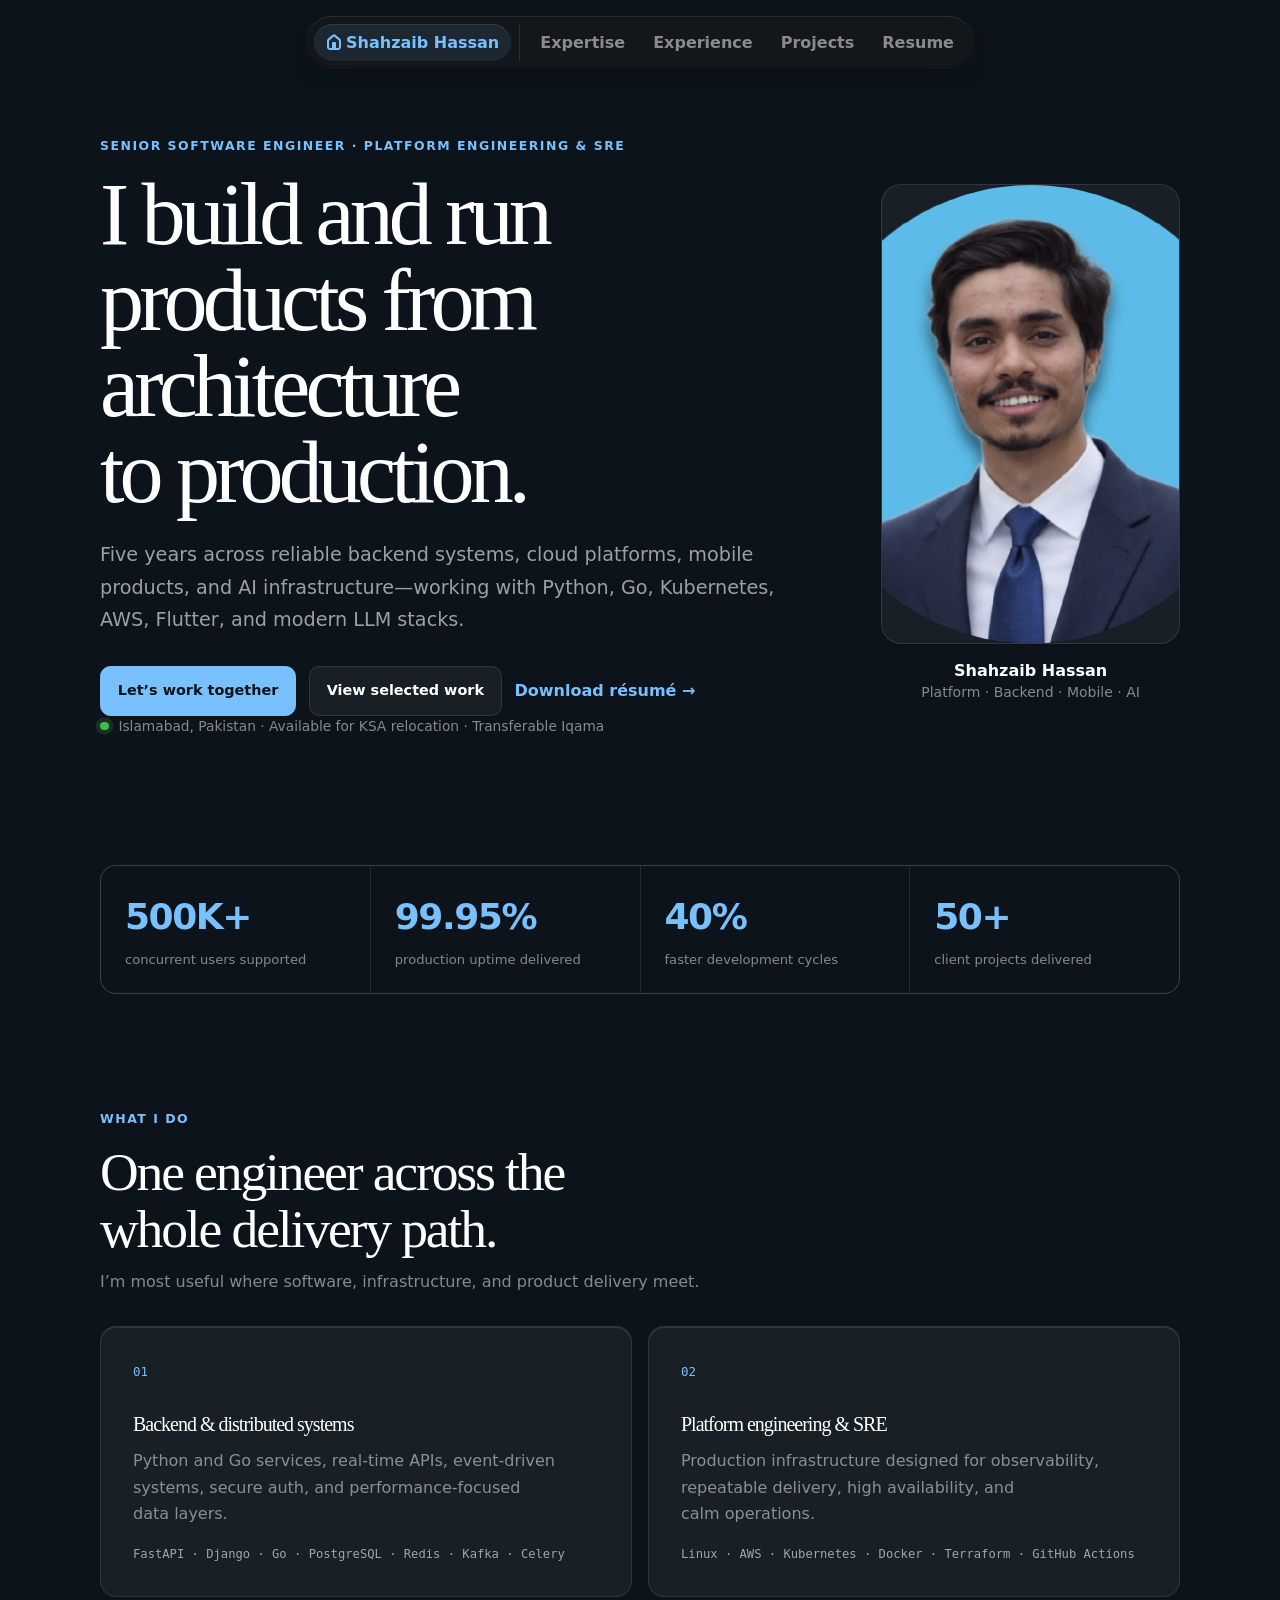
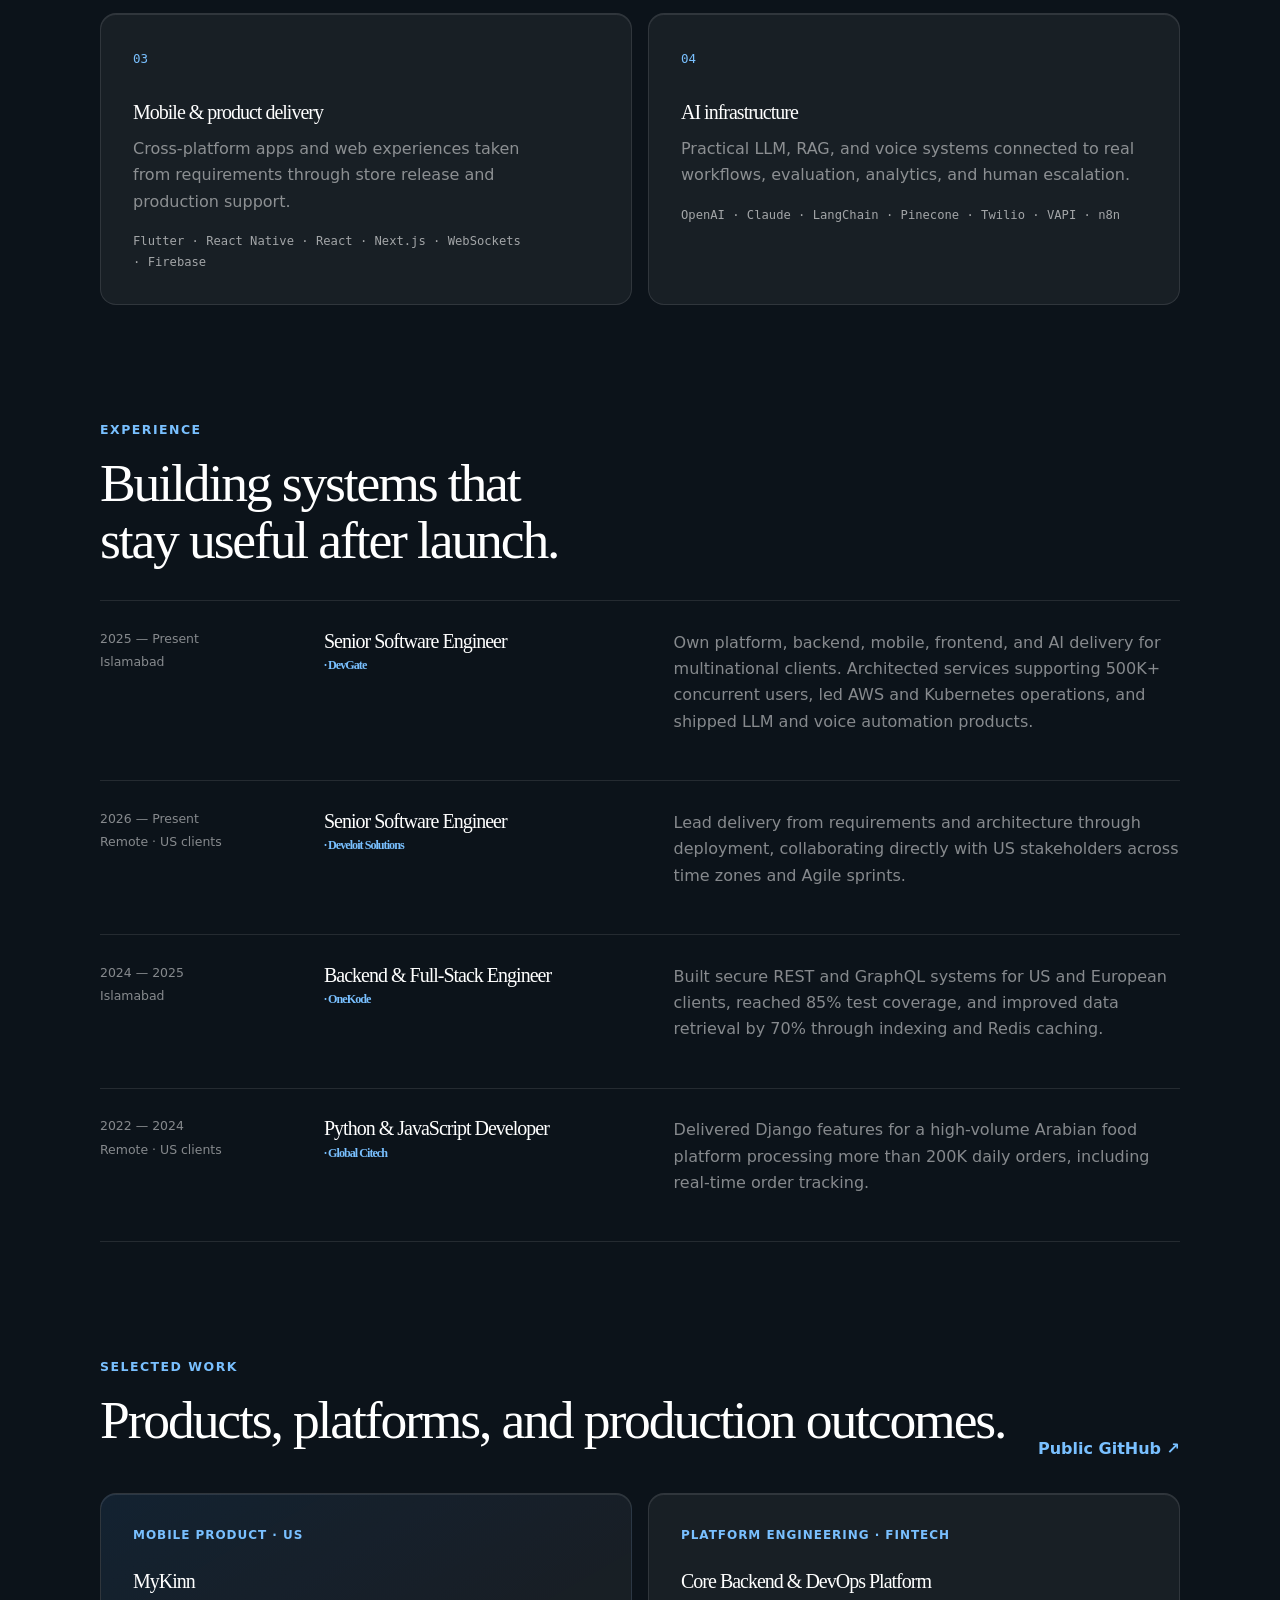
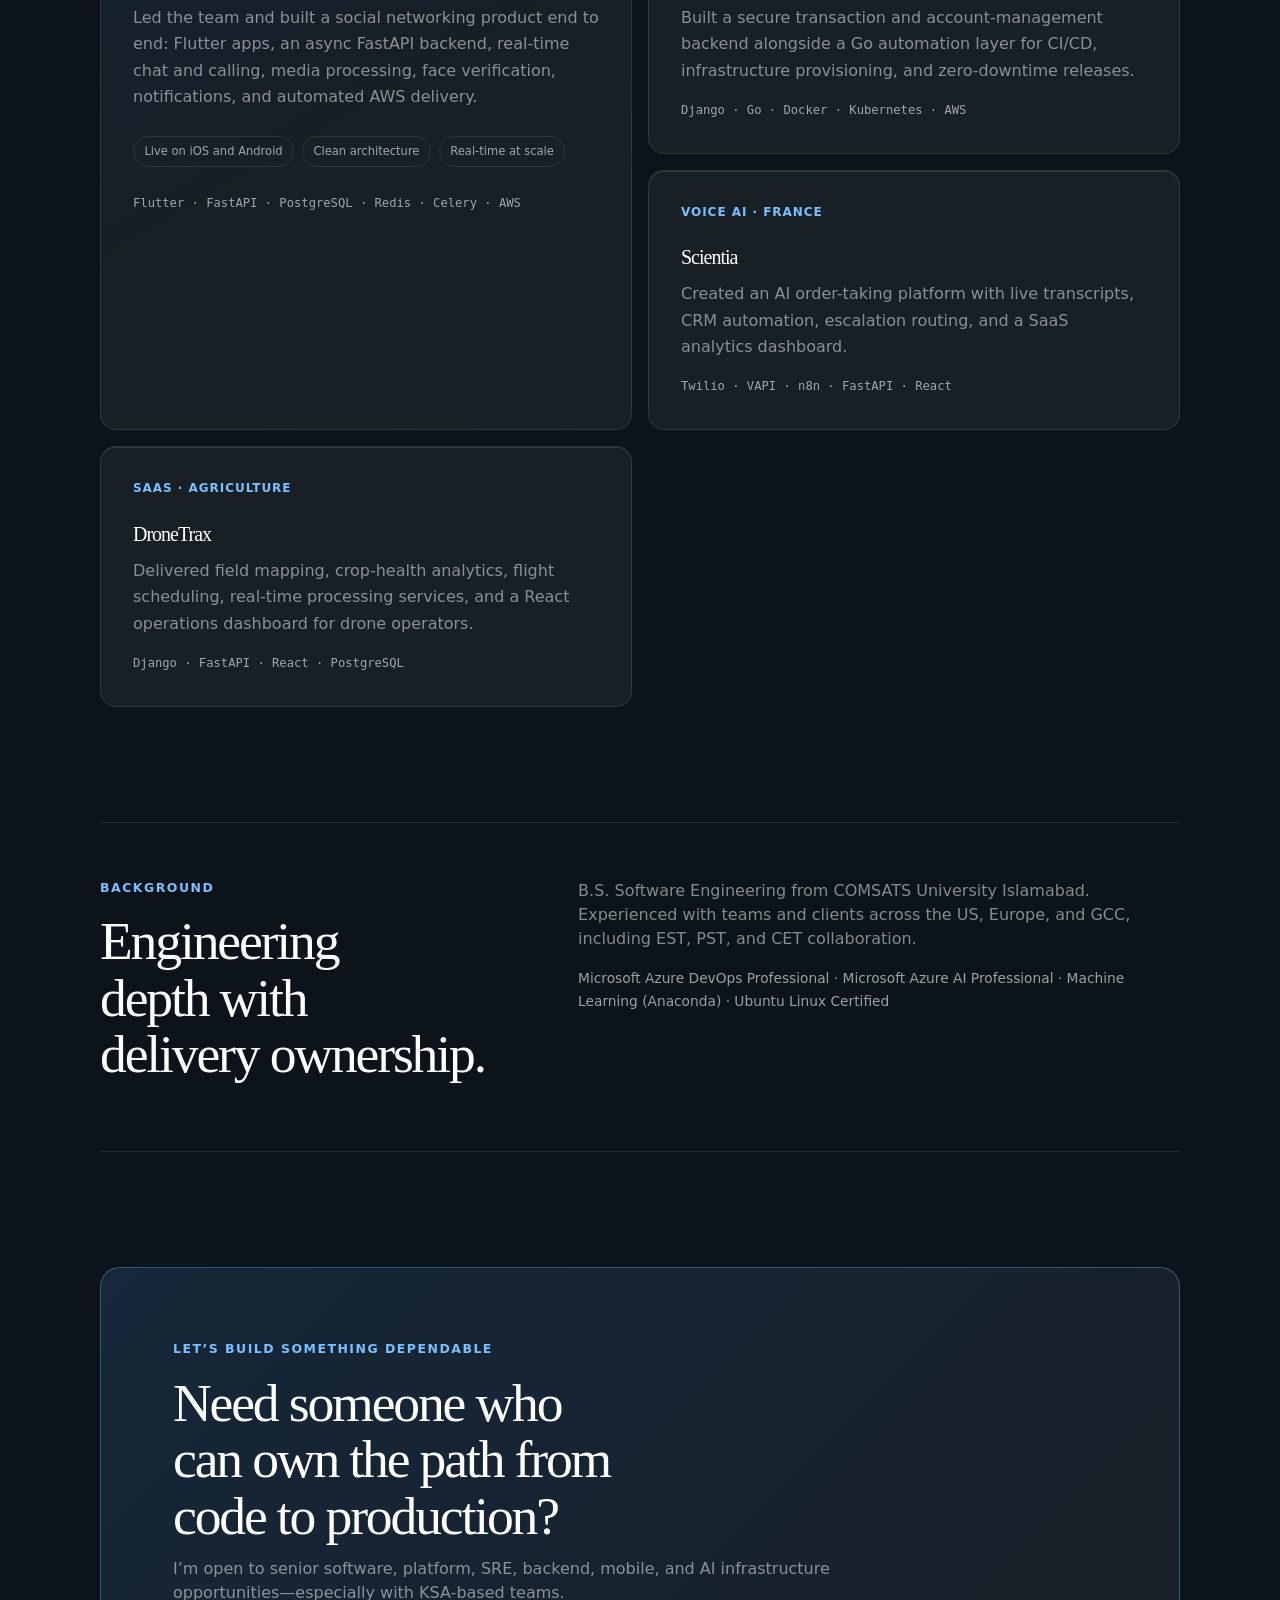
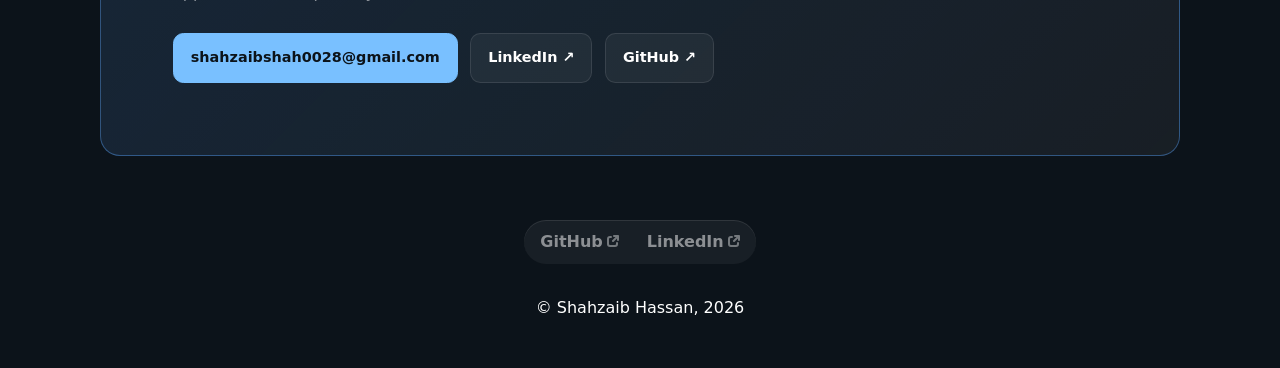
==== index.html @ a0b50e73 "Publish portfolio" ====
<!doctype html><html data-theme=dark lang=en xmlns=http://www.w3.org/1999/xhtml><head><meta charset=UTF-8><meta content="Senior Software Engineer building reliable platforms, backend systems, mobile products, and AI infrastructure." name=description><meta content="width=device-width,initial-scale=1" name=viewport><meta content=#58a6ff name=theme-color><meta content=#79c0ff media=(prefers-color-scheme:dark) name=theme-color><title>Shahzaib Hassan</title><link href=https://shahzaibyy.github.io/ rel=canonical><link href=https://shahzaibyy.github.io/favicon.png rel=icon type=image/png><link href=https://shahzaibyy.github.io/apple-touch-icon.png rel=apple-touch-icon sizes=180x180 type=image/png><link href="data:image/svg+xml,%3Csvg xmlns='http://www.w3.org/2000/svg' viewBox='0 0 100 100'%3E%3Ctext x='-.07em' y='.89em' font-size='90'%3E⚙️%3C/text%3E%3C/svg%3E" rel=icon><style>:root{--accent-color:#58a6ff}[data-theme=dark]{--accent-color:#79c0ff}@media (prefers-color-scheme:dark){:root:not([data-theme=light]){--accent-color:#79c0ff}}</style><link href=https://shahzaibyy.github.io/style.css rel=stylesheet><link href=https://shahzaibyy.github.io/portfolio.css rel=stylesheet><script defer src=https://shahzaibyy.github.io/closable.js></script><meta content="Shahzaib Hassan" property=og:site_name><meta content="Shahzaib Hassan" property=og:title><meta content=https://shahzaibyy.github.io/ property=og:url><meta content="Senior Software Engineer building reliable platforms, backend systems, mobile products, and AI infrastructure." property=og:description><meta content=https://shahzaibyy.github.io/card.png property=og:image><meta content=en_US property=og:locale><body><header id=site-nav><nav><a href=#main-content tabindex=0> Skip to Main Content </a><ul><li id=home><a class=active href=https://shahzaibyy.github.io> <i class=icon></i>Shahzaib Hassan</a><li class=divider><li><a href=https://shahzaibyy.github.io/#expertise>Expertise</a><li><a href=https://shahzaibyy.github.io/#experience>Experience</a><li><a href=https://shahzaibyy.github.io/#projects>Projects</a><li><a href=https://shahzaibyy.github.io/shahzaib-hassan-cv.pdf>Resume</a></ul></nav></header><main id=main-content><div class=portfolio-home><section aria-labelledby=hero-title class=hero><div class=hero-copy><p class=eyebrow>Senior Software Engineer · Platform Engineering & SRE<h1 id=hero-title>I build and run products from architecture to production.</h1><p class=hero-lead>Five years across reliable backend systems, cloud platforms, mobile products, and AI infrastructure—working with Python, Go, Kubernetes, AWS, Flutter, and modern LLM stacks.<div class=hero-actions><a class="button primary" href=mailto:shahzaibshah0028@gmail.com>Let’s work together</a><a class=button href=#projects>View selected work</a><a class=text-link href=/shahzaib-hassan-cv.pdf>Download résumé →</a></div><p class=availability><span aria-hidden=true></span> Islamabad, Pakistan · Available for KSA relocation · Transferable Iqama</div><div class=portrait-wrap><img alt="Shahzaib Hassan" class=portrait height=460 src=/img/shahzaib-hassan.png width=460><p>Shahzaib Hassan<br><small>Platform · Backend · Mobile · AI</small></div></section><section aria-label="Career highlights" class=metrics><div><strong>500K+</strong><span>concurrent users supported</span></div><div><strong>99.95%</strong><span>production uptime delivered</span></div><div><strong>40%</strong><span>faster development cycles</span></div><div><strong>50+</strong><span>client projects delivered</span></div></section><section class=portfolio-section id=expertise><div class=section-heading><p class=eyebrow>What I do<h2>One engineer across the whole delivery path.</h2><p>I’m most useful where software, infrastructure, and product delivery meet.</div><div class=capability-grid><article class=capability-card><span class=card-number>01</span><h3>Backend & distributed systems</h3><p>Python and Go services, real-time APIs, event-driven systems, secure auth, and performance-focused data layers.<p class=stack>FastAPI · Django · Go · PostgreSQL · Redis · Kafka · Celery</article><article class=capability-card><span class=card-number>02</span><h3>Platform engineering & SRE</h3><p>Production infrastructure designed for observability, repeatable delivery, high availability, and calm operations.<p class=stack>Linux · AWS · Kubernetes · Docker · Terraform · GitHub Actions</article><article class=capability-card><span class=card-number>03</span><h3>Mobile & product delivery</h3><p>Cross-platform apps and web experiences taken from requirements through store release and production support.<p class=stack>Flutter · React Native · React · Next.js · WebSockets · Firebase</article><article class=capability-card><span class=card-number>04</span><h3>AI infrastructure</h3><p>Practical LLM, RAG, and voice systems connected to real workflows, evaluation, analytics, and human escalation.<p class=stack>OpenAI · Claude · LangChain · Pinecone · Twilio · VAPI · n8n</article></div></section><section class=portfolio-section id=experience><div class=section-heading><p class=eyebrow>Experience<h2>Building systems that stay useful after launch.</h2></div><div class=timeline><article><div class=timeline-meta><span>2025 — Present</span><span>Islamabad</span></div><h3>Senior Software Engineer <small>· DevGate</small></h3><p>Own platform, backend, mobile, frontend, and AI delivery for multinational clients. Architected services supporting 500K+ concurrent users, led AWS and Kubernetes operations, and shipped LLM and voice automation products.</article><article><div class=timeline-meta><span>2026 — Present</span><span>Remote · US clients</span></div><h3>Senior Software Engineer <small>· Develoit Solutions</small></h3><p>Lead delivery from requirements and architecture through deployment, collaborating directly with US stakeholders across time zones and Agile sprints.</article><article><div class=timeline-meta><span>2024 — 2025</span><span>Islamabad</span></div><h3>Backend & Full-Stack Engineer <small>· OneKode</small></h3><p>Built secure REST and GraphQL systems for US and European clients, reached 85% test coverage, and improved data retrieval by 70% through indexing and Redis caching.</article><article><div class=timeline-meta><span>2022 — 2024</span><span>Remote · US clients</span></div><h3>Python & JavaScript Developer <small>· Global Citech</small></h3><p>Delivered Django features for a high-volume Arabian food platform processing more than 200K daily orders, including real-time order tracking.</article></div></section><section class=portfolio-section id=projects><div class="section-heading split-heading"><div><p class=eyebrow>Selected work<h2>Products, platforms, and production outcomes.</h2></div><a class=text-link href=https://github.com/Shahzaibyy rel=noopener target=_blank>Public GitHub ↗</a></div><div class=project-grid><article class="project-card featured"><p class=project-type>Mobile product · US<h3>MyKinn</h3><p>Led the team and built a social networking product end to end: Flutter apps, an async FastAPI backend, real-time chat and calling, media processing, face verification, notifications, and automated AWS delivery.<ul class=project-results><li>Live on iOS and Android<li>Clean architecture<li>Real-time at scale</ul><p class=stack>Flutter · FastAPI · PostgreSQL · Redis · Celery · AWS</article><article class=project-card><p class=project-type>Platform engineering · FinTech<h3>Core Backend & DevOps Platform</h3><p>Built a secure transaction and account-management backend alongside a Go automation layer for CI/CD, infrastructure provisioning, and zero-downtime releases.<p class=stack>Django · Go · Docker · Kubernetes · AWS</article><article class=project-card><p class=project-type>Voice AI · France<h3>Scientia</h3><p>Created an AI order-taking platform with live transcripts, CRM automation, escalation routing, and a SaaS analytics dashboard.<p class=stack>Twilio · VAPI · n8n · FastAPI · React</article><article class=project-card><p class=project-type>SaaS · Agriculture<h3>DroneTrax</h3><p>Delivered field mapping, crop-health analytics, flight scheduling, real-time processing services, and a React operations dashboard for drone operators.<p class=stack>Django · FastAPI · React · PostgreSQL</article></div></section><section class="portfolio-section profile-note"><div><p class=eyebrow>Background<h2>Engineering depth with delivery ownership.</h2></div><div><p>B.S. Software Engineering from COMSATS University Islamabad. Experienced with teams and clients across the US, Europe, and GCC, including EST, PST, and CET collaboration.<p class=certifications>Microsoft Azure DevOps Professional · Microsoft Azure AI Professional · Machine Learning (Anaconda) · Ubuntu Linux Certified</div></section><section class=contact-card id=contact><p class=eyebrow>Let’s build something dependable<h2>Need someone who can own the path from code to production?</h2><p>I’m open to senior software, platform, SRE, backend, mobile, and AI infrastructure opportunities—especially with KSA-based teams.<div class=hero-actions><a class="button primary" href=mailto:shahzaibshah0028@gmail.com>shahzaibshah0028@gmail.com</a><a class=button href=https://www.linkedin.com/in/shahzaib-dev rel=noopener target=_blank>LinkedIn ↗</a><a class=button href=https://github.com/Shahzaibyy rel=noopener target=_blank>GitHub ↗</a></div></section></div></main><footer id=site-footer><nav><ul><li><a class=external href=https://github.com/Shahzaibyy>GitHub</a><li><a class=external href=https://www.linkedin.com/in/shahzaib-dev>LinkedIn</a></ul></nav><p>© Shahzaib Hassan, 2026</footer>
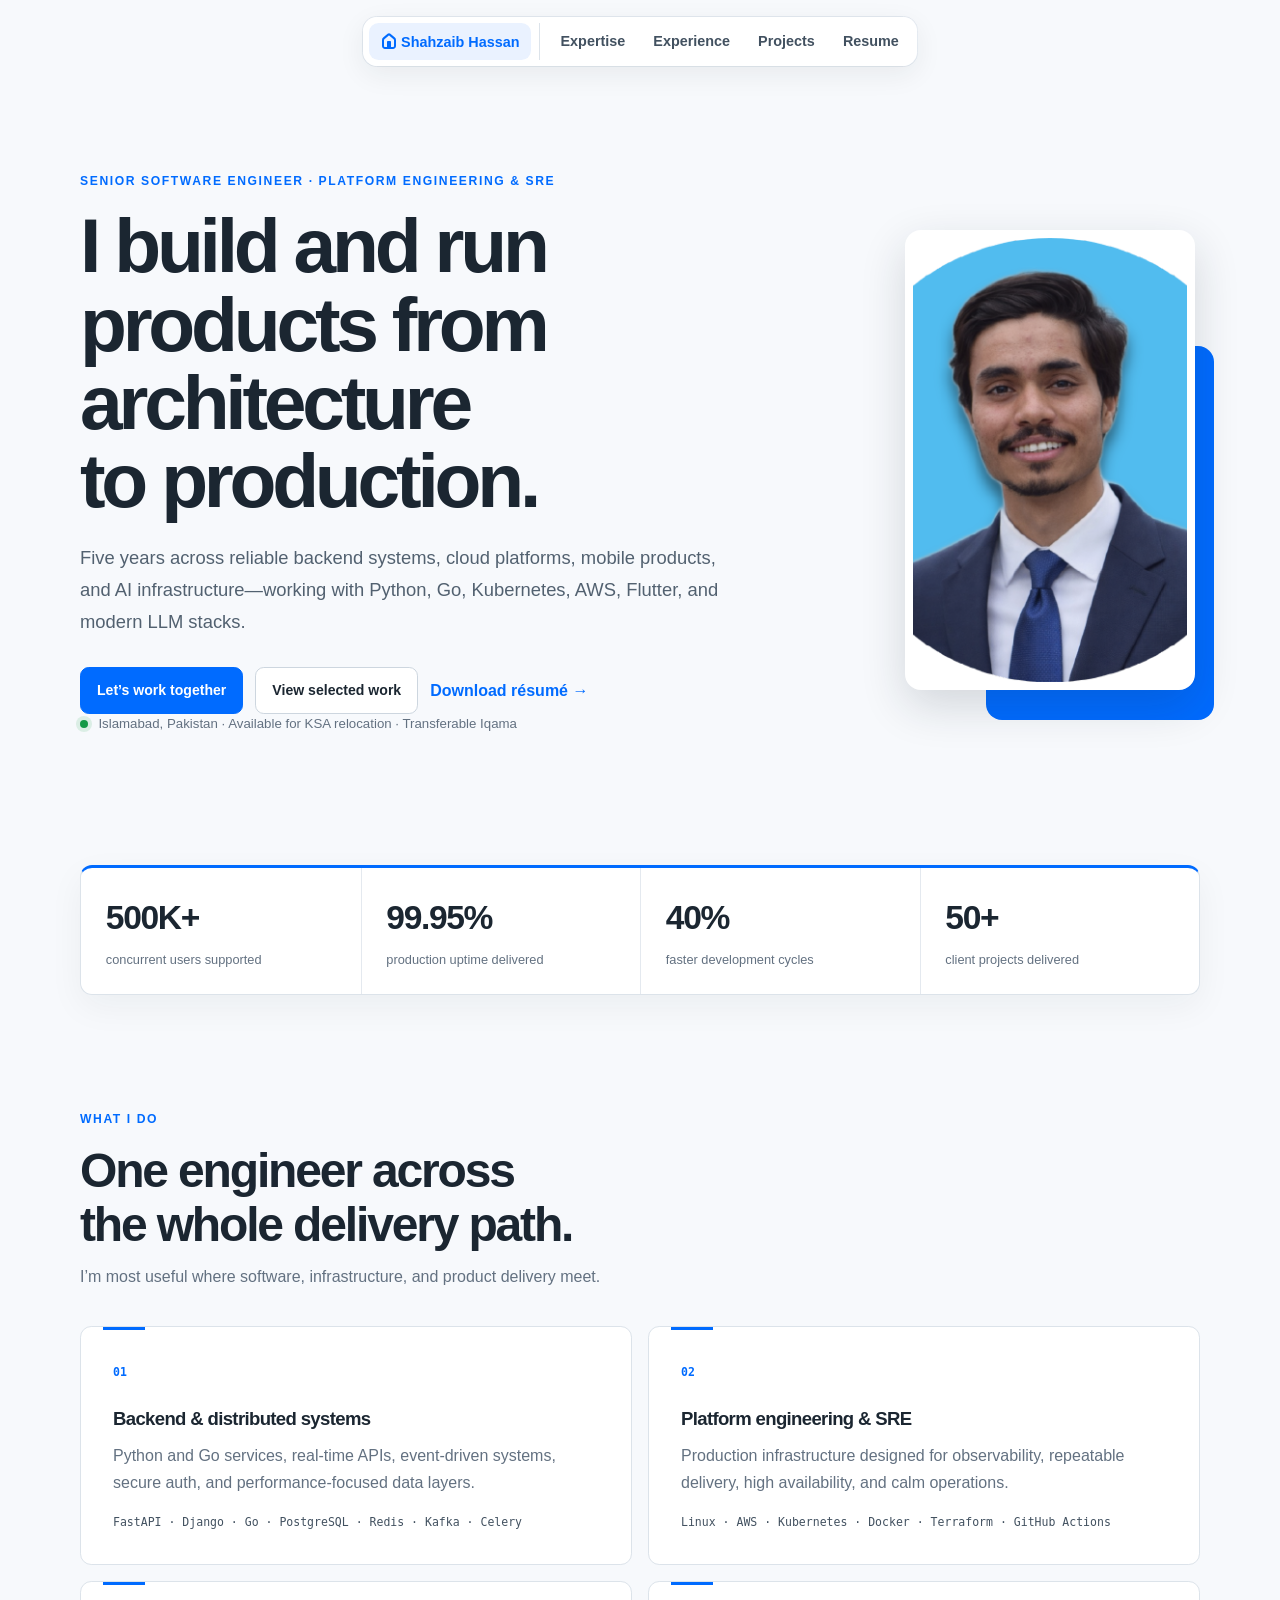
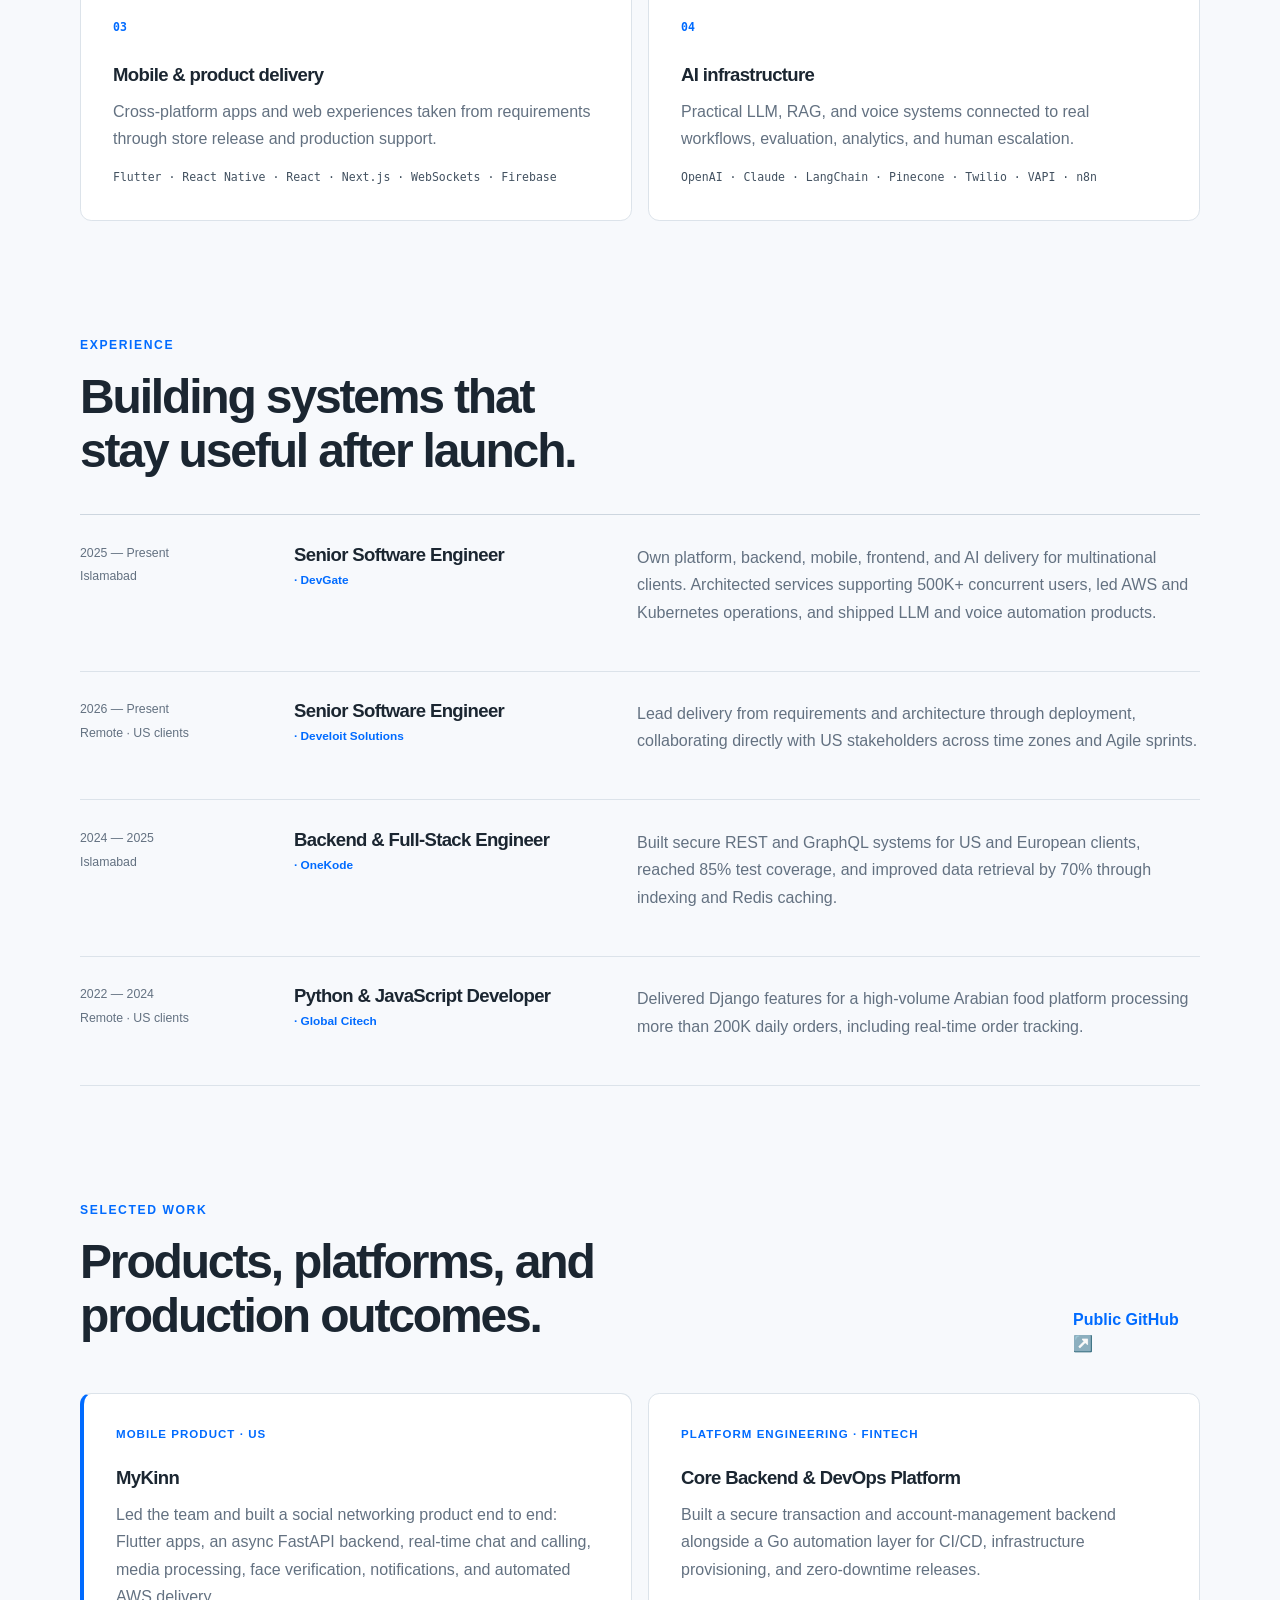
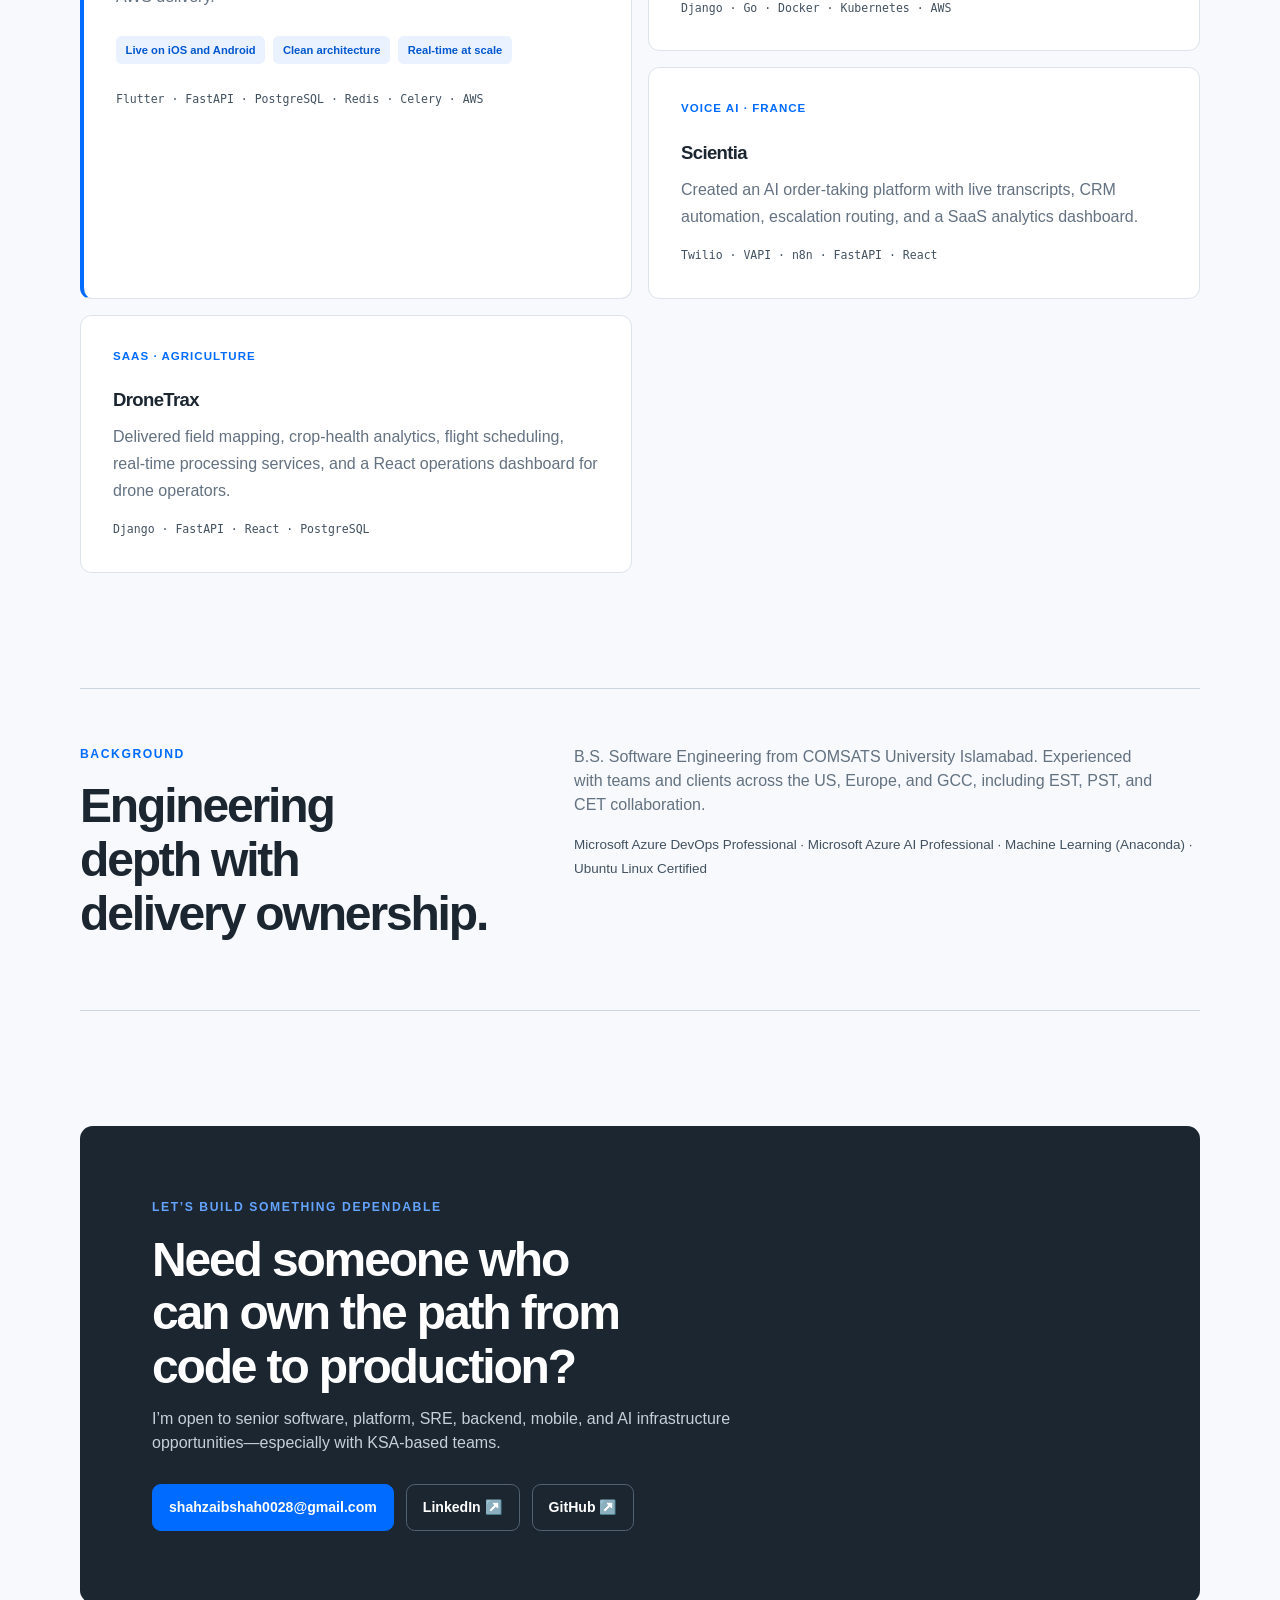
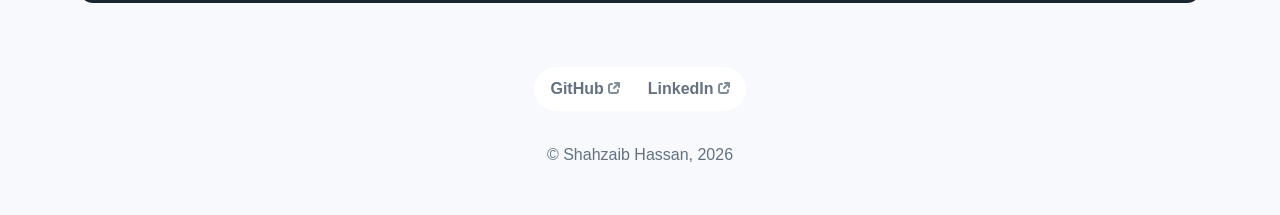
==== commit b1ee8400: "Publish light professional redesign" ====
--- a/index.html
+++ b/index.html
@@ -1 +1 @@
-<!doctype html><html data-theme=dark lang=en xmlns=http://www.w3.org/1999/xhtml><head><meta charset=UTF-8><meta content="Senior Software Engineer building reliable platforms, backend systems, mobile products, and AI infrastructure." name=description><meta content="width=device-width,initial-scale=1" name=viewport><meta content=#58a6ff name=theme-color><meta content=#79c0ff media=(prefers-color-scheme:dark) name=theme-color><title>Shahzaib Hassan</title><link href=https://shahzaibyy.github.io/ rel=canonical><link href=https://shahzaibyy.github.io/favicon.png rel=icon type=image/png><link href=https://shahzaibyy.github.io/apple-touch-icon.png rel=apple-touch-icon sizes=180x180 type=image/png><link href="data:image/svg+xml,%3Csvg xmlns='http://www.w3.org/2000/svg' viewBox='0 0 100 100'%3E%3Ctext x='-.07em' y='.89em' font-size='90'%3E⚙️%3C/text%3E%3C/svg%3E" rel=icon><style>:root{--accent-color:#58a6ff}[data-theme=dark]{--accent-color:#79c0ff}@media (prefers-color-scheme:dark){:root:not([data-theme=light]){--accent-color:#79c0ff}}</style><link href=https://shahzaibyy.github.io/style.css rel=stylesheet><link href=https://shahzaibyy.github.io/portfolio.css rel=stylesheet><script defer src=https://shahzaibyy.github.io/closable.js></script><meta content="Shahzaib Hassan" property=og:site_name><meta content="Shahzaib Hassan" property=og:title><meta content=https://shahzaibyy.github.io/ property=og:url><meta content="Senior Software Engineer building reliable platforms, backend systems, mobile products, and AI infrastructure." property=og:description><meta content=https://shahzaibyy.github.io/card.png property=og:image><meta content=en_US property=og:locale><body><header id=site-nav><nav><a href=#main-content tabindex=0> Skip to Main Content </a><ul><li id=home><a class=active href=https://shahzaibyy.github.io> <i class=icon></i>Shahzaib Hassan</a><li class=divider><li><a href=https://shahzaibyy.github.io/#expertise>Expertise</a><li><a href=https://shahzaibyy.github.io/#experience>Experience</a><li><a href=https://shahzaibyy.github.io/#projects>Projects</a><li><a href=https://shahzaibyy.github.io/shahzaib-hassan-cv.pdf>Resume</a></ul></nav></header><main id=main-content><div class=portfolio-home><section aria-labelledby=hero-title class=hero><div class=hero-copy><p class=eyebrow>Senior Software Engineer · Platform Engineering & SRE<h1 id=hero-title>I build and run products from architecture to production.</h1><p class=hero-lead>Five years across reliable backend systems, cloud platforms, mobile products, and AI infrastructure—working with Python, Go, Kubernetes, AWS, Flutter, and modern LLM stacks.<div class=hero-actions><a class="button primary" href=mailto:shahzaibshah0028@gmail.com>Let’s work together</a><a class=button href=#projects>View selected work</a><a class=text-link href=/shahzaib-hassan-cv.pdf>Download résumé →</a></div><p class=availability><span aria-hidden=true></span> Islamabad, Pakistan · Available for KSA relocation · Transferable Iqama</div><div class=portrait-wrap><img alt="Shahzaib Hassan" class=portrait height=460 src=/img/shahzaib-hassan.png width=460><p>Shahzaib Hassan<br><small>Platform · Backend · Mobile · AI</small></div></section><section aria-label="Career highlights" class=metrics><div><strong>500K+</strong><span>concurrent users supported</span></div><div><strong>99.95%</strong><span>production uptime delivered</span></div><div><strong>40%</strong><span>faster development cycles</span></div><div><strong>50+</strong><span>client projects delivered</span></div></section><section class=portfolio-section id=expertise><div class=section-heading><p class=eyebrow>What I do<h2>One engineer across the whole delivery path.</h2><p>I’m most useful where software, infrastructure, and product delivery meet.</div><div class=capability-grid><article class=capability-card><span class=card-number>01</span><h3>Backend & distributed systems</h3><p>Python and Go services, real-time APIs, event-driven systems, secure auth, and performance-focused data layers.<p class=stack>FastAPI · Django · Go · PostgreSQL · Redis · Kafka · Celery</article><article class=capability-card><span class=card-number>02</span><h3>Platform engineering & SRE</h3><p>Production infrastructure designed for observability, repeatable delivery, high availability, and calm operations.<p class=stack>Linux · AWS · Kubernetes · Docker · Terraform · GitHub Actions</article><article class=capability-card><span class=card-number>03</span><h3>Mobile & product delivery</h3><p>Cross-platform apps and web experiences taken from requirements through store release and production support.<p class=stack>Flutter · React Native · React · Next.js · WebSockets · Firebase</article><article class=capability-card><span class=card-number>04</span><h3>AI infrastructure</h3><p>Practical LLM, RAG, and voice systems connected to real workflows, evaluation, analytics, and human escalation.<p class=stack>OpenAI · Claude · LangChain · Pinecone · Twilio · VAPI · n8n</article></div></section><section class=portfolio-section id=experience><div class=section-heading><p class=eyebrow>Experience<h2>Building systems that stay useful after launch.</h2></div><div class=timeline><article><div class=timeline-meta><span>2025 — Present</span><span>Islamabad</span></div><h3>Senior Software Engineer <small>· DevGate</small></h3><p>Own platform, backend, mobile, frontend, and AI delivery for multinational clients. Architected services supporting 500K+ concurrent users, led AWS and Kubernetes operations, and shipped LLM and voice automation products.</article><article><div class=timeline-meta><span>2026 — Present</span><span>Remote · US clients</span></div><h3>Senior Software Engineer <small>· Develoit Solutions</small></h3><p>Lead delivery from requirements and architecture through deployment, collaborating directly with US stakeholders across time zones and Agile sprints.</article><article><div class=timeline-meta><span>2024 — 2025</span><span>Islamabad</span></div><h3>Backend & Full-Stack Engineer <small>· OneKode</small></h3><p>Built secure REST and GraphQL systems for US and European clients, reached 85% test coverage, and improved data retrieval by 70% through indexing and Redis caching.</article><article><div class=timeline-meta><span>2022 — 2024</span><span>Remote · US clients</span></div><h3>Python & JavaScript Developer <small>· Global Citech</small></h3><p>Delivered Django features for a high-volume Arabian food platform processing more than 200K daily orders, including real-time order tracking.</article></div></section><section class=portfolio-section id=projects><div class="section-heading split-heading"><div><p class=eyebrow>Selected work<h2>Products, platforms, and production outcomes.</h2></div><a class=text-link href=https://github.com/Shahzaibyy rel=noopener target=_blank>Public GitHub ↗</a></div><div class=project-grid><article class="project-card featured"><p class=project-type>Mobile product · US<h3>MyKinn</h3><p>Led the team and built a social networking product end to end: Flutter apps, an async FastAPI backend, real-time chat and calling, media processing, face verification, notifications, and automated AWS delivery.<ul class=project-results><li>Live on iOS and Android<li>Clean architecture<li>Real-time at scale</ul><p class=stack>Flutter · FastAPI · PostgreSQL · Redis · Celery · AWS</article><article class=project-card><p class=project-type>Platform engineering · FinTech<h3>Core Backend & DevOps Platform</h3><p>Built a secure transaction and account-management backend alongside a Go automation layer for CI/CD, infrastructure provisioning, and zero-downtime releases.<p class=stack>Django · Go · Docker · Kubernetes · AWS</article><article class=project-card><p class=project-type>Voice AI · France<h3>Scientia</h3><p>Created an AI order-taking platform with live transcripts, CRM automation, escalation routing, and a SaaS analytics dashboard.<p class=stack>Twilio · VAPI · n8n · FastAPI · React</article><article class=project-card><p class=project-type>SaaS · Agriculture<h3>DroneTrax</h3><p>Delivered field mapping, crop-health analytics, flight scheduling, real-time processing services, and a React operations dashboard for drone operators.<p class=stack>Django · FastAPI · React · PostgreSQL</article></div></section><section class="portfolio-section profile-note"><div><p class=eyebrow>Background<h2>Engineering depth with delivery ownership.</h2></div><div><p>B.S. Software Engineering from COMSATS University Islamabad. Experienced with teams and clients across the US, Europe, and GCC, including EST, PST, and CET collaboration.<p class=certifications>Microsoft Azure DevOps Professional · Microsoft Azure AI Professional · Machine Learning (Anaconda) · Ubuntu Linux Certified</div></section><section class=contact-card id=contact><p class=eyebrow>Let’s build something dependable<h2>Need someone who can own the path from code to production?</h2><p>I’m open to senior software, platform, SRE, backend, mobile, and AI infrastructure opportunities—especially with KSA-based teams.<div class=hero-actions><a class="button primary" href=mailto:shahzaibshah0028@gmail.com>shahzaibshah0028@gmail.com</a><a class=button href=https://www.linkedin.com/in/shahzaib-dev rel=noopener target=_blank>LinkedIn ↗</a><a class=button href=https://github.com/Shahzaibyy rel=noopener target=_blank>GitHub ↗</a></div></section></div></main><footer id=site-footer><nav><ul><li><a class=external href=https://github.com/Shahzaibyy>GitHub</a><li><a class=external href=https://www.linkedin.com/in/shahzaib-dev>LinkedIn</a></ul></nav><p>© Shahzaib Hassan, 2026</footer>+<!doctype html><html data-theme=light lang=en xmlns=http://www.w3.org/1999/xhtml><head><meta charset=UTF-8><meta content="Senior Software Engineer building reliable platforms, backend systems, mobile products, and AI infrastructure." name=description><meta content="width=device-width,initial-scale=1" name=viewport><meta content=#006BFF name=theme-color><meta content=#006BFF media=(prefers-color-scheme:dark) name=theme-color><title>Shahzaib Hassan</title><link href=https://shahzaibyy.github.io/ rel=canonical><link href=https://shahzaibyy.github.io/favicon.png rel=icon type=image/png><link href=https://shahzaibyy.github.io/apple-touch-icon.png rel=apple-touch-icon sizes=180x180 type=image/png><link href="data:image/svg+xml,%3Csvg xmlns='http://www.w3.org/2000/svg' viewBox='0 0 100 100'%3E%3Ctext x='-.07em' y='.89em' font-size='90'%3E⚙️%3C/text%3E%3C/svg%3E" rel=icon><style>:root,[data-theme=dark]{--accent-color:#006bff}@media (prefers-color-scheme:dark){:root:not([data-theme=light]){--accent-color:#006bff}}</style><link href=https://shahzaibyy.github.io/style.css rel=stylesheet><link href=https://shahzaibyy.github.io/portfolio.css rel=stylesheet><script defer src=https://shahzaibyy.github.io/closable.js></script><meta content="Shahzaib Hassan" property=og:site_name><meta content="Shahzaib Hassan" property=og:title><meta content=https://shahzaibyy.github.io/ property=og:url><meta content="Senior Software Engineer building reliable platforms, backend systems, mobile products, and AI infrastructure." property=og:description><meta content=https://shahzaibyy.github.io/card.png property=og:image><meta content=en_US property=og:locale><body><header id=site-nav><nav><a href=#main-content tabindex=0> Skip to Main Content </a><ul><li id=home><a class=active href=https://shahzaibyy.github.io> <i class=icon></i>Shahzaib Hassan</a><li class=divider><li><a href=https://shahzaibyy.github.io/#expertise>Expertise</a><li><a href=https://shahzaibyy.github.io/#experience>Experience</a><li><a href=https://shahzaibyy.github.io/#projects>Projects</a><li><a href=https://shahzaibyy.github.io/shahzaib-hassan-cv.pdf>Resume</a></ul></nav></header><main id=main-content><div class=portfolio-home><section aria-labelledby=hero-title class=hero><div class=hero-copy><p class=eyebrow>Senior Software Engineer · Platform Engineering & SRE<h1 id=hero-title>I build and run products from architecture to production.</h1><p class=hero-lead>Five years across reliable backend systems, cloud platforms, mobile products, and AI infrastructure—working with Python, Go, Kubernetes, AWS, Flutter, and modern LLM stacks.<div class=hero-actions><a class="button primary" href=mailto:shahzaibshah0028@gmail.com>Let’s work together</a><a class=button href=#projects>View selected work</a><a class=text-link href=/shahzaib-hassan-cv.pdf>Download résumé →</a></div><p class=availability><span aria-hidden=true></span> Islamabad, Pakistan · Available for KSA relocation · Transferable Iqama</div><div class=portrait-wrap><img alt="Shahzaib Hassan" class=portrait height=460 src=/img/shahzaib-hassan.png width=460></div></section><section aria-label="Career highlights" class=metrics><div><strong>500K+</strong><span>concurrent users supported</span></div><div><strong>99.95%</strong><span>production uptime delivered</span></div><div><strong>40%</strong><span>faster development cycles</span></div><div><strong>50+</strong><span>client projects delivered</span></div></section><section class=portfolio-section id=expertise><div class=section-heading><p class=eyebrow>What I do<h2>One engineer across the whole delivery path.</h2><p>I’m most useful where software, infrastructure, and product delivery meet.</div><div class=capability-grid><article class=capability-card><span class=card-number>01</span><h3>Backend & distributed systems</h3><p>Python and Go services, real-time APIs, event-driven systems, secure auth, and performance-focused data layers.<p class=stack>FastAPI · Django · Go · PostgreSQL · Redis · Kafka · Celery</article><article class=capability-card><span class=card-number>02</span><h3>Platform engineering & SRE</h3><p>Production infrastructure designed for observability, repeatable delivery, high availability, and calm operations.<p class=stack>Linux · AWS · Kubernetes · Docker · Terraform · GitHub Actions</article><article class=capability-card><span class=card-number>03</span><h3>Mobile & product delivery</h3><p>Cross-platform apps and web experiences taken from requirements through store release and production support.<p class=stack>Flutter · React Native · React · Next.js · WebSockets · Firebase</article><article class=capability-card><span class=card-number>04</span><h3>AI infrastructure</h3><p>Practical LLM, RAG, and voice systems connected to real workflows, evaluation, analytics, and human escalation.<p class=stack>OpenAI · Claude · LangChain · Pinecone · Twilio · VAPI · n8n</article></div></section><section class=portfolio-section id=experience><div class=section-heading><p class=eyebrow>Experience<h2>Building systems that stay useful after launch.</h2></div><div class=timeline><article><div class=timeline-meta><span>2025 — Present</span><span>Islamabad</span></div><h3>Senior Software Engineer <small>· DevGate</small></h3><p>Own platform, backend, mobile, frontend, and AI delivery for multinational clients. Architected services supporting 500K+ concurrent users, led AWS and Kubernetes operations, and shipped LLM and voice automation products.</article><article><div class=timeline-meta><span>2026 — Present</span><span>Remote · US clients</span></div><h3>Senior Software Engineer <small>· Develoit Solutions</small></h3><p>Lead delivery from requirements and architecture through deployment, collaborating directly with US stakeholders across time zones and Agile sprints.</article><article><div class=timeline-meta><span>2024 — 2025</span><span>Islamabad</span></div><h3>Backend & Full-Stack Engineer <small>· OneKode</small></h3><p>Built secure REST and GraphQL systems for US and European clients, reached 85% test coverage, and improved data retrieval by 70% through indexing and Redis caching.</article><article><div class=timeline-meta><span>2022 — 2024</span><span>Remote · US clients</span></div><h3>Python & JavaScript Developer <small>· Global Citech</small></h3><p>Delivered Django features for a high-volume Arabian food platform processing more than 200K daily orders, including real-time order tracking.</article></div></section><section class=portfolio-section id=projects><div class="section-heading split-heading"><div><p class=eyebrow>Selected work<h2>Products, platforms, and production outcomes.</h2></div><a class=text-link href=https://github.com/Shahzaibyy rel=noopener target=_blank>Public GitHub ↗</a></div><div class=project-grid><article class="project-card featured"><p class=project-type>Mobile product · US<h3>MyKinn</h3><p>Led the team and built a social networking product end to end: Flutter apps, an async FastAPI backend, real-time chat and calling, media processing, face verification, notifications, and automated AWS delivery.<ul class=project-results><li>Live on iOS and Android<li>Clean architecture<li>Real-time at scale</ul><p class=stack>Flutter · FastAPI · PostgreSQL · Redis · Celery · AWS</article><article class=project-card><p class=project-type>Platform engineering · FinTech<h3>Core Backend & DevOps Platform</h3><p>Built a secure transaction and account-management backend alongside a Go automation layer for CI/CD, infrastructure provisioning, and zero-downtime releases.<p class=stack>Django · Go · Docker · Kubernetes · AWS</article><article class=project-card><p class=project-type>Voice AI · France<h3>Scientia</h3><p>Created an AI order-taking platform with live transcripts, CRM automation, escalation routing, and a SaaS analytics dashboard.<p class=stack>Twilio · VAPI · n8n · FastAPI · React</article><article class=project-card><p class=project-type>SaaS · Agriculture<h3>DroneTrax</h3><p>Delivered field mapping, crop-health analytics, flight scheduling, real-time processing services, and a React operations dashboard for drone operators.<p class=stack>Django · FastAPI · React · PostgreSQL</article></div></section><section class="portfolio-section profile-note"><div><p class=eyebrow>Background<h2>Engineering depth with delivery ownership.</h2></div><div><p>B.S. Software Engineering from COMSATS University Islamabad. Experienced with teams and clients across the US, Europe, and GCC, including EST, PST, and CET collaboration.<p class=certifications>Microsoft Azure DevOps Professional · Microsoft Azure AI Professional · Machine Learning (Anaconda) · Ubuntu Linux Certified</div></section><section class=contact-card id=contact><p class=eyebrow>Let’s build something dependable<h2>Need someone who can own the path from code to production?</h2><p>I’m open to senior software, platform, SRE, backend, mobile, and AI infrastructure opportunities—especially with KSA-based teams.<div class=hero-actions><a class="button primary" href=mailto:shahzaibshah0028@gmail.com>shahzaibshah0028@gmail.com</a><a class=button href=https://www.linkedin.com/in/shahzaib-dev rel=noopener target=_blank>LinkedIn ↗</a><a class=button href=https://github.com/Shahzaibyy rel=noopener target=_blank>GitHub ↗</a></div></section></div></main><footer id=site-footer><nav><ul><li><a class=external href=https://github.com/Shahzaibyy>GitHub</a><li><a class=external href=https://www.linkedin.com/in/shahzaib-dev>LinkedIn</a></ul></nav><p>© Shahzaib Hassan, 2026</footer>
